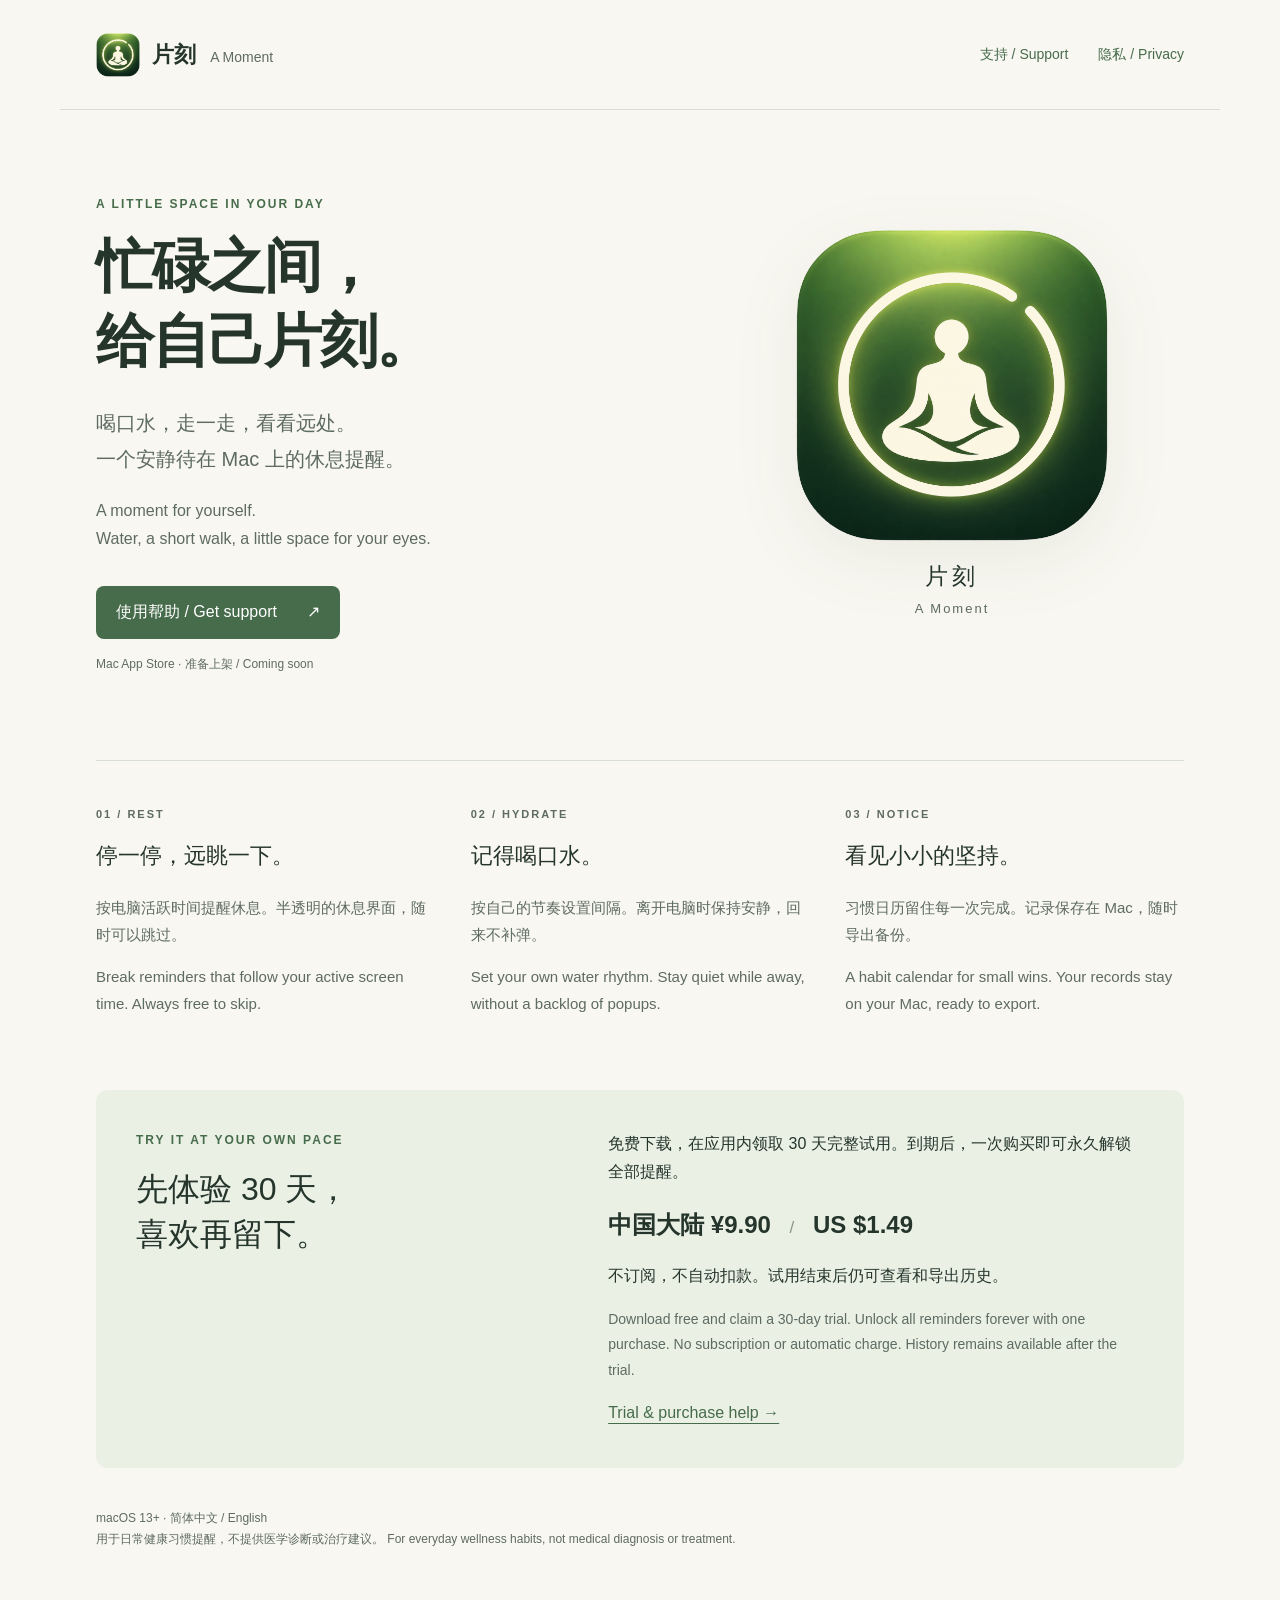
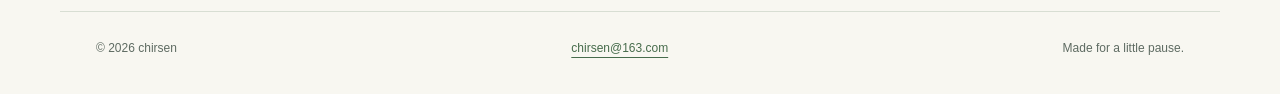
==== index.html @ 62cc78dc "Publish bilingual A Moment website and support pages" ====
<!doctype html>
<html lang="zh-Hans"><head><meta charset="utf-8"><meta name="viewport" content="width=device-width, initial-scale=1">
<title>休息与喝水提醒 / Rest &amp; Hydrate · 片刻 A Moment</title>
<meta name="description" content="片刻 A Moment — Mac 休息与喝水提醒。Break and water reminders for your Mac. Support and privacy policy.">
<link rel="icon" href="icon.png"><link rel="stylesheet" href="style.css"></head>
<body><a class="skip" href="#main">跳至内容 / Skip to content</a>
<header><a class="brand" href="index.html"><img src="icon.png" alt="" width="44" height="44"><span>片刻 <small>A Moment</small></span></a>
<nav aria-label="主导航 / Navigation"><a href="support.html">支持 / Support</a><a href="privacy.html">隐私 / Privacy</a></nav></header>
<main id="main"><section class="hero"><div><p class="eyebrow">A LITTLE SPACE IN YOUR DAY</p>
<h1>忙碌之间，<br>给自己片刻。</h1><p class="intro">喝口水，走一走，看看远处。<br>一个安静待在 Mac 上的休息提醒。</p>
<p class="english" lang="en">A moment for yourself.<br>Water, a short walk, a little space for your eyes.</p>
<div class="actions"><a class="button" href="support.html">使用帮助 / Get support <span>↗</span></a><span class="release">Mac App Store · 准备上架 / Coming soon</span></div></div>
<div class="app-mark"><img src="icon.png" alt="片刻的缺口光环图标 / A Moment app icon" width="320" height="320"><p>片刻 <span>A Moment</span></p></div></section>
<section class="details" aria-label="功能 / Features"><article><p class="number">01 / REST</p><h2>停一停，远眺一下。</h2><p>按电脑活跃时间提醒休息。半透明的休息界面，随时可以跳过。</p><p lang="en">Break reminders that follow your active screen time. Always free to skip.</p></article>
<article><p class="number">02 / HYDRATE</p><h2>记得喝口水。</h2><p>按自己的节奏设置间隔。离开电脑时保持安静，回来不补弹。</p><p lang="en">Set your own water rhythm. Stay quiet while away, without a backlog of popups.</p></article>
<article><p class="number">03 / NOTICE</p><h2>看见小小的坚持。</h2><p>习惯日历留住每一次完成。记录保存在 Mac，随时导出备份。</p><p lang="en">A habit calendar for small wins. Your records stay on your Mac, ready to export.</p></article></section>
<section class="pricing"><div><p class="eyebrow">TRY IT AT YOUR OWN PACE</p><h2>先体验 30 天，<br>喜欢再留下。</h2></div><div><p>免费下载，在应用内领取 30 天完整试用。到期后，一次购买即可永久解锁全部提醒。</p><p class="price">中国大陆 ¥9.90 <span>/</span> US $1.49</p><p>不订阅，不自动扣款。试用结束后仍可查看和导出历史。</p><p lang="en">Download free and claim a 30-day trial. Unlock all reminders forever with one purchase. No subscription or automatic charge. History remains available after the trial.</p><a href="support.html#en">Trial &amp; purchase help →</a></div></section>
<p class="note">macOS 13+ · 简体中文 / English<br>用于日常健康习惯提醒，不提供医学诊断或治疗建议。<span lang="en"> For everyday wellness habits, not medical diagnosis or treatment.</span></p></main>
<footer><span>© 2026 chirsen</span><a href="mailto:chirsen@163.com">chirsen@163.com</a><span>Made for a little pause.</span></footer>
</body></html>
---- style.css ----
:root{color-scheme:light;--paper:#f8f7f1;--ink:#25352c;--muted:#5e6b62;--green:#476c4c;--line:#d8ded3}
*{box-sizing:border-box}html{scroll-behavior:smooth}body{margin:0;background:var(--paper);color:var(--ink);font:16px/1.8 -apple-system,BlinkMacSystemFont,"Segoe UI","PingFang SC",sans-serif}a{color:var(--green);text-underline-offset:5px}a:hover{color:#203e26}a:focus-visible{outline:3px solid #94ad71;outline-offset:5px;border-radius:2px}header,main,footer{max-width:1160px;margin:auto;padding-left:36px;padding-right:36px}header{min-height:110px;display:flex;align-items:center;justify-content:space-between;gap:24px;border-bottom:1px solid var(--line)}.brand{display:flex;align-items:center;gap:12px;color:var(--ink);font-size:22px;font-weight:600;text-decoration:none;white-space:nowrap}.brand small{font-size:14px;color:var(--muted);font-weight:400;margin-left:8px}nav{display:flex;gap:30px;font-size:14px}nav a{text-decoration:none}nav a[aria-current]{text-decoration:underline}.skip{position:absolute;left:12px;top:-90px;background:white;padding:12px;z-index:2}.skip:focus{top:8px}.hero{min-height:650px;display:grid;grid-template-columns:1.25fr 1fr;align-items:center;gap:44px;padding:70px 0}.eyebrow,.number{font-size:12px;letter-spacing:2px;font-weight:600;color:var(--green)}h1,h2,h3,p{margin-top:0}h1{font-size:58px;line-height:1.3;font-weight:600;letter-spacing:-2px;margin-bottom:26px}.intro{font-size:20px;color:var(--muted)}.english{font-size:16px;color:var(--muted)}.actions{margin-top:32px;display:flex;flex-direction:column;gap:15px;align-items:flex-start}.button{display:inline-flex;gap:30px;align-items:center;background:var(--green);color:white;text-decoration:none;padding:12px 20px;border-radius:8px}.button:hover{background:#35533a;color:white}.release{font-size:12px;color:var(--muted)}.app-mark{text-align:center}.app-mark img{width:min(100%,320px);height:auto;filter:drop-shadow(0 20px 32px #325c2a12)}.app-mark p{font-size:23px;letter-spacing:4px}.app-mark span{display:block;font-size:13px;letter-spacing:2px;color:var(--muted)}.details{display:grid;grid-template-columns:repeat(3,1fr);gap:36px;border-top:1px solid var(--line);padding:44px 0 58px}.details h2{font-size:22px;font-weight:500}.details p{font-size:15px;color:var(--muted)}.details .number{font-size:11px}.pricing{display:grid;grid-template-columns:1fr 1.3fr;gap:60px;background:#eaf0e4;padding:40px;border-radius:12px;margin:0 0 40px}.pricing h2{font-size:32px;line-height:1.4;font-weight:500}.price{font-size:24px;font-weight:600}.price span{font-size:17px;font-weight:400;color:#8b9588;margin:0 12px}.pricing p{margin-bottom:16px}.pricing p[lang=en]{font-size:14px;color:var(--muted)}.note{color:var(--muted);font-size:12px;margin:30px 0 60px}.document{max-width:800px;margin:auto;padding:65px 0}.document h1{font-size:36px;letter-spacing:-.7px}.languages{margin:0 0 28px}.document section{scroll-margin-top:24px;margin-top:55px}.document h2{font-size:26px;font-weight:500;border-top:1px solid var(--line);padding-top:32px}.document h3{font-size:19px;margin:30px 0 12px}.document p{margin-bottom:18px}.guide{padding-left:24px}.guide li{margin-bottom:22px;padding-left:6px}code{font-size:.88em;overflow-wrap:anywhere;background:#eaf0e4;padding:2px 4px;border-radius:3px}footer{display:flex;flex-wrap:wrap;justify-content:space-between;gap:14px;padding-top:26px;padding-bottom:35px;border-top:1px solid var(--line);color:var(--muted);font-size:12px}
@media(max-width:720px){header,main,footer{padding-left:22px;padding-right:22px}header{min-height:90px;gap:14px;flex-wrap:wrap;padding-top:18px;padding-bottom:18px}nav{gap:20px;font-size:13px}.brand small{display:none}.hero{grid-template-columns:1fr;gap:12px;padding:48px 0;min-height:auto}h1{font-size:42px;letter-spacing:-1px}.app-mark{display:none}.intro{font-size:18px}.details{grid-template-columns:1fr;gap:16px;padding:32px 0}.details article{padding-bottom:12px}.pricing{grid-template-columns:1fr;gap:8px;padding:26px}.pricing h2{font-size:28px}.price{font-size:20px}.document{padding:40px 0}.document h1{font-size:29px}.document p,.guide{font-size:15px}}
@media(prefers-reduced-motion:reduce){html{scroll-behavior:auto}}
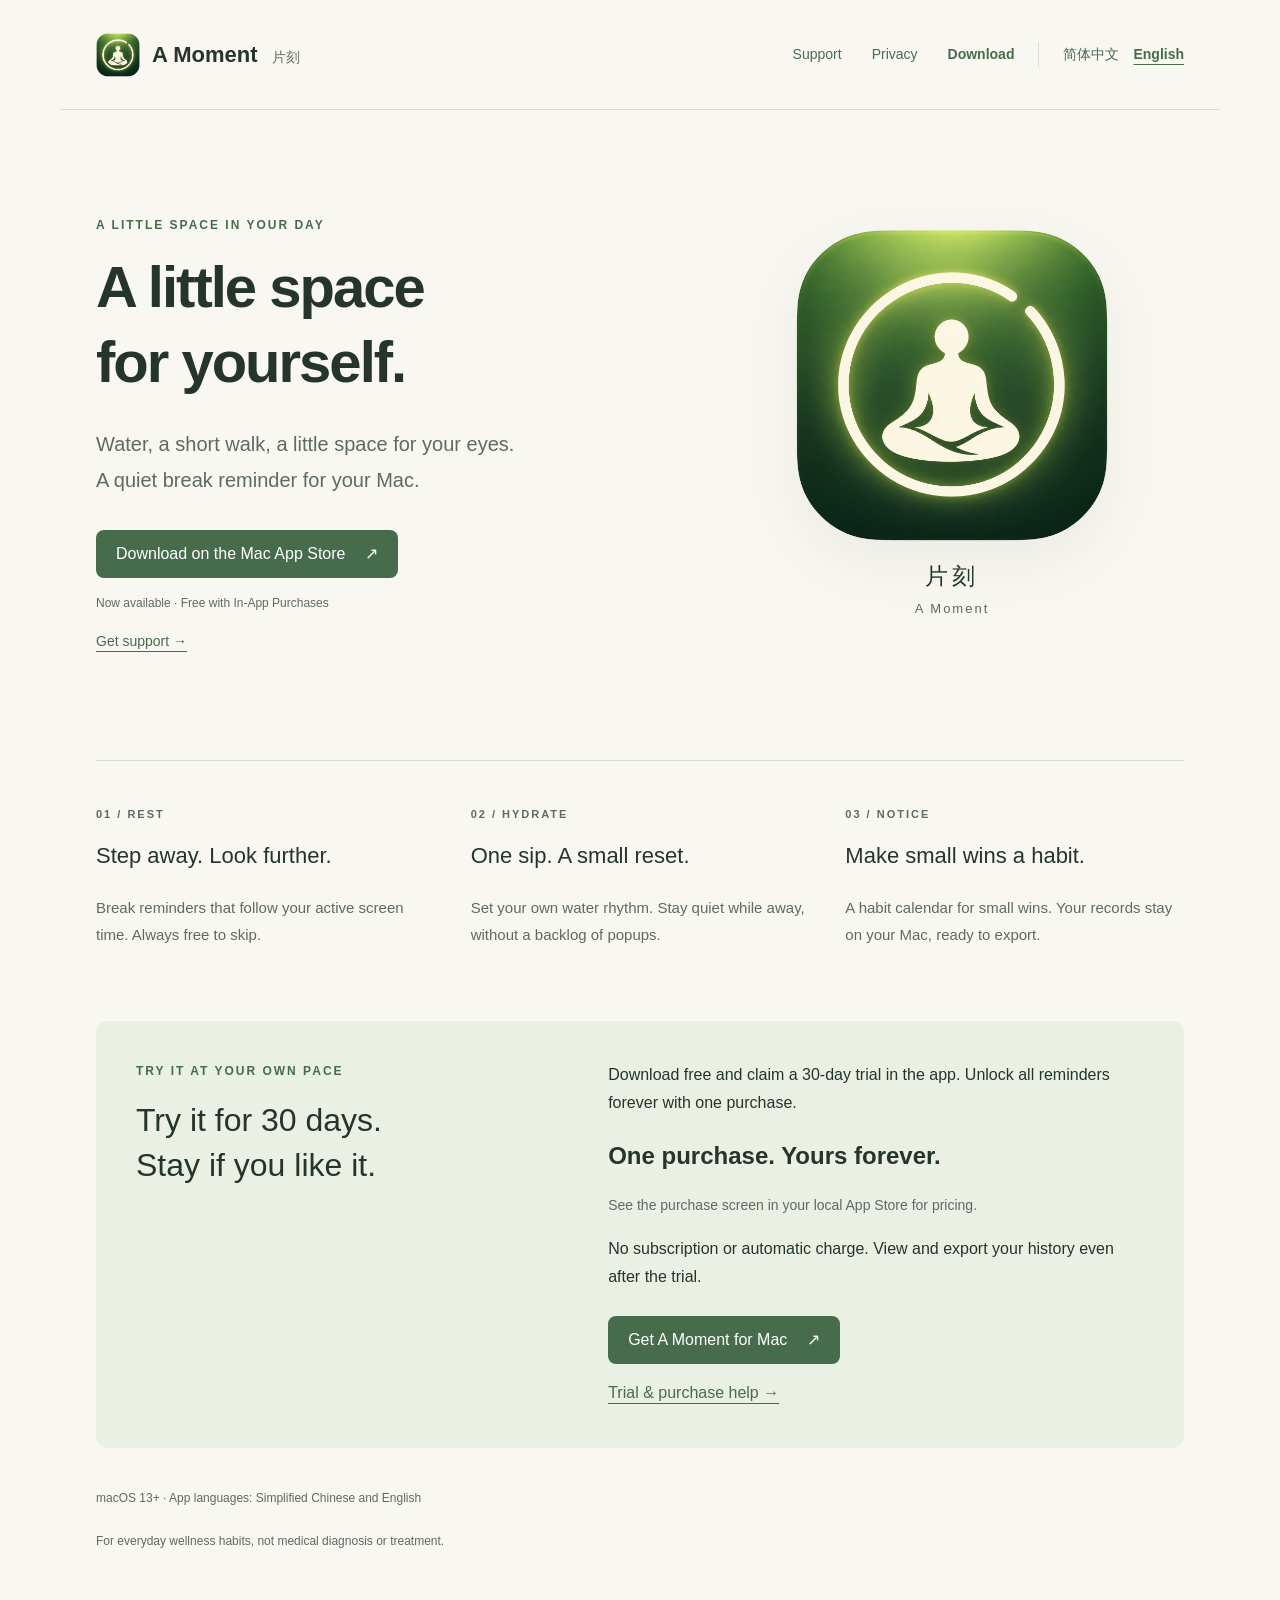
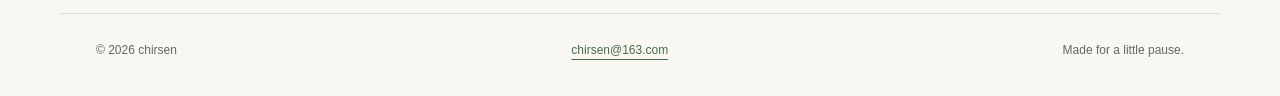
==== commit b6c77c5f: "Add App Store download links and language selection Link to A Moment with a country-neutral App Stor" ====
--- a/index.html
+++ b/index.html
@@ -1,20 +1,20 @@
 <!doctype html>
 <html lang="zh-Hans"><head><meta charset="utf-8"><meta name="viewport" content="width=device-width, initial-scale=1">
-<title>休息与喝水提醒 / Rest &amp; Hydrate · 片刻 A Moment</title>
+<title>休息与喝水提醒 · 片刻 A Moment</title>
+<meta name="title-zh" content="休息与喝水提醒 · 片刻 A Moment"><meta name="title-en" content="Rest &amp; Hydrate · A Moment">
 <meta name="description" content="片刻 A Moment — Mac 休息与喝水提醒。Break and water reminders for your Mac. Support and privacy policy.">
-<link rel="icon" href="icon.png"><link rel="stylesheet" href="style.css"></head>
-<body><a class="skip" href="#main">跳至内容 / Skip to content</a>
-<header><a class="brand" href="index.html"><img src="icon.png" alt="" width="44" height="44"><span>片刻 <small>A Moment</small></span></a>
-<nav aria-label="主导航 / Navigation"><a href="support.html">支持 / Support</a><a href="privacy.html">隐私 / Privacy</a></nav></header>
+<link rel="icon" href="icon.png"><link rel="stylesheet" href="style.css"><script src="language.js"></script></head>
+<body><a class="skip" href="#main"><span data-copy="zh" lang="zh-Hans">跳至内容</span><span data-copy="en" lang="en">Skip to content</span></a>
+<header><a class="brand" href="index.html"><img src="icon.png" alt="" width="44" height="44"><span><span data-copy="zh" lang="zh-Hans">片刻 <small>A Moment</small></span><span data-copy="en" lang="en">A Moment <small>片刻</small></span></span></a>
+<div class="header-links"><nav aria-label="主导航 / Navigation"><a href="support.html"><span data-copy="zh" lang="zh-Hans">支持</span><span data-copy="en" lang="en">Support</span></a><a href="privacy.html"><span data-copy="zh" lang="zh-Hans">隐私</span><span data-copy="en" lang="en">Privacy</span></a><a class="download-link" href="https://apps.apple.com/app/id6830665862"><span data-copy="zh" lang="zh-Hans">下载</span><span data-copy="en" lang="en">Download</span></a></nav><nav class="language-picker" aria-label="语言 / Language"><a href="?lang=zh" data-language="zh" lang="zh-Hans">简体中文</a><a href="?lang=en" data-language="en" lang="en">English</a></nav></div></header>
 <main id="main"><section class="hero"><div><p class="eyebrow">A LITTLE SPACE IN YOUR DAY</p>
-<h1>忙碌之间，<br>给自己片刻。</h1><p class="intro">喝口水，走一走，看看远处。<br>一个安静待在 Mac 上的休息提醒。</p>
-<p class="english" lang="en">A moment for yourself.<br>Water, a short walk, a little space for your eyes.</p>
-<div class="actions"><a class="button" href="support.html">使用帮助 / Get support <span>↗</span></a><span class="release">Mac App Store · 准备上架 / Coming soon</span></div></div>
+<h1><span data-copy="zh" lang="zh-Hans">忙碌之间，<br>给自己片刻。</span><span data-copy="en" lang="en">A little space<br>for yourself.</span></h1><p class="intro"><span data-copy="zh" lang="zh-Hans">喝口水，走一走，看看远处。<br>一个安静待在 Mac 上的休息提醒。</span><span data-copy="en" lang="en">Water, a short walk, a little space for your eyes.<br>A quiet break reminder for your Mac.</span></p>
+<div class="actions"><a class="button" href="https://apps.apple.com/app/id6830665862"><span class="button-copy"><span data-copy="zh" lang="zh-Hans">在 Mac App Store 下载</span><span data-copy="en" lang="en">Download on the Mac App Store</span></span><span aria-hidden="true">↗</span></a><span class="release"><span data-copy="zh" lang="zh-Hans">现已上架 · 免费下载，含 App 内购买</span><span data-copy="en" lang="en">Now available · Free with In-App Purchases</span></span><a class="support-link" href="support.html"><span data-copy="zh" lang="zh-Hans">使用帮助 →</span><span data-copy="en" lang="en">Get support →</span></a></div></div>
 <div class="app-mark"><img src="icon.png" alt="片刻的缺口光环图标 / A Moment app icon" width="320" height="320"><p>片刻 <span>A Moment</span></p></div></section>
-<section class="details" aria-label="功能 / Features"><article><p class="number">01 / REST</p><h2>停一停，远眺一下。</h2><p>按电脑活跃时间提醒休息。半透明的休息界面，随时可以跳过。</p><p lang="en">Break reminders that follow your active screen time. Always free to skip.</p></article>
-<article><p class="number">02 / HYDRATE</p><h2>记得喝口水。</h2><p>按自己的节奏设置间隔。离开电脑时保持安静，回来不补弹。</p><p lang="en">Set your own water rhythm. Stay quiet while away, without a backlog of popups.</p></article>
-<article><p class="number">03 / NOTICE</p><h2>看见小小的坚持。</h2><p>习惯日历留住每一次完成。记录保存在 Mac，随时导出备份。</p><p lang="en">A habit calendar for small wins. Your records stay on your Mac, ready to export.</p></article></section>
-<section class="pricing"><div><p class="eyebrow">TRY IT AT YOUR OWN PACE</p><h2>先体验 30 天，<br>喜欢再留下。</h2></div><div><p>免费下载，在应用内领取 30 天完整试用。到期后，一次购买即可永久解锁全部提醒。</p><p class="price">中国大陆 ¥9.90 <span>/</span> US $1.49</p><p>不订阅，不自动扣款。试用结束后仍可查看和导出历史。</p><p lang="en">Download free and claim a 30-day trial. Unlock all reminders forever with one purchase. No subscription or automatic charge. History remains available after the trial.</p><a href="support.html#en">Trial &amp; purchase help →</a></div></section>
-<p class="note">macOS 13+ · 简体中文 / English<br>用于日常健康习惯提醒，不提供医学诊断或治疗建议。<span lang="en"> For everyday wellness habits, not medical diagnosis or treatment.</span></p></main>
+<section class="details" aria-label="功能 / Features"><article><p class="number">01 / REST</p><h2><span data-copy="zh" lang="zh-Hans">停一停，远眺一下。</span><span data-copy="en" lang="en">Step away. Look further.</span></h2><p><span data-copy="zh" lang="zh-Hans">按电脑活跃时间提醒休息。半透明的休息界面，随时可以跳过。</span><span data-copy="en" lang="en">Break reminders that follow your active screen time. Always free to skip.</span></p></article>
+<article><p class="number">02 / HYDRATE</p><h2><span data-copy="zh" lang="zh-Hans">记得喝口水。</span><span data-copy="en" lang="en">One sip. A small reset.</span></h2><p><span data-copy="zh" lang="zh-Hans">按自己的节奏设置间隔。离开电脑时保持安静，回来不补弹。</span><span data-copy="en" lang="en">Set your own water rhythm. Stay quiet while away, without a backlog of popups.</span></p></article>
+<article><p class="number">03 / NOTICE</p><h2><span data-copy="zh" lang="zh-Hans">看见小小的坚持。</span><span data-copy="en" lang="en">Make small wins a habit.</span></h2><p><span data-copy="zh" lang="zh-Hans">习惯日历留住每一次完成。记录保存在 Mac，随时导出备份。</span><span data-copy="en" lang="en">A habit calendar for small wins. Your records stay on your Mac, ready to export.</span></p></article></section>
+<section class="pricing"><div><p class="eyebrow">TRY IT AT YOUR OWN PACE</p><h2><span data-copy="zh" lang="zh-Hans">先体验 30 天，<br>喜欢再留下。</span><span data-copy="en" lang="en">Try it for 30 days.<br>Stay if you like it.</span></h2></div><div><p><span data-copy="zh" lang="zh-Hans">免费下载，在应用内领取 30 天完整试用。到期后，一次购买即可永久解锁全部提醒。</span><span data-copy="en" lang="en">Download free and claim a 30-day trial in the app. Unlock all reminders forever with one purchase.</span></p><p class="price"><span data-copy="zh" lang="zh-Hans">一次购买，永久解锁</span><span data-copy="en" lang="en">One purchase. Yours forever.</span></p><p class="local-price"><span data-copy="zh" lang="zh-Hans">价格以你所在地区 App Store 的购买页面为准。</span><span data-copy="en" lang="en">See the purchase screen in your local App Store for pricing.</span></p><p><span data-copy="zh" lang="zh-Hans">不订阅，不自动扣款。试用结束后仍可查看和导出历史。</span><span data-copy="en" lang="en">No subscription or automatic charge. View and export your history even after the trial.</span></p><div class="actions"><a class="button" href="https://apps.apple.com/app/id6830665862"><span class="button-copy"><span data-copy="zh" lang="zh-Hans">下载片刻，开始体验</span><span data-copy="en" lang="en">Get A Moment for Mac</span></span><span aria-hidden="true">↗</span></a><a href="support.html"><span data-copy="zh" lang="zh-Hans">试用与购买帮助 →</span><span data-copy="en" lang="en">Trial &amp; purchase help →</span></a></div></div></section>
+<p class="note"><span data-copy="zh" lang="zh-Hans">macOS 13+ · App 支持简体中文和英语</span><span data-copy="en" lang="en">macOS 13+ · App languages: Simplified Chinese and English</span><br><span data-copy="zh" lang="zh-Hans">用于日常健康习惯提醒，不提供医学诊断或治疗建议。</span><span data-copy="en" lang="en">For everyday wellness habits, not medical diagnosis or treatment.</span></p></main>
 <footer><span>© 2026 chirsen</span><a href="mailto:chirsen@163.com">chirsen@163.com</a><span>Made for a little pause.</span></footer>
 </body></html>
--- a/style.css
+++ b/style.css
@@ -1,4 +1,7 @@
 :root{color-scheme:light;--paper:#f8f7f1;--ink:#25352c;--muted:#5e6b62;--green:#476c4c;--line:#d8ded3}
 *{box-sizing:border-box}html{scroll-behavior:smooth}body{margin:0;background:var(--paper);color:var(--ink);font:16px/1.8 -apple-system,BlinkMacSystemFont,"Segoe UI","PingFang SC",sans-serif}a{color:var(--green);text-underline-offset:5px}a:hover{color:#203e26}a:focus-visible{outline:3px solid #94ad71;outline-offset:5px;border-radius:2px}header,main,footer{max-width:1160px;margin:auto;padding-left:36px;padding-right:36px}header{min-height:110px;display:flex;align-items:center;justify-content:space-between;gap:24px;border-bottom:1px solid var(--line)}.brand{display:flex;align-items:center;gap:12px;color:var(--ink);font-size:22px;font-weight:600;text-decoration:none;white-space:nowrap}.brand small{font-size:14px;color:var(--muted);font-weight:400;margin-left:8px}nav{display:flex;gap:30px;font-size:14px}nav a{text-decoration:none}nav a[aria-current]{text-decoration:underline}.skip{position:absolute;left:12px;top:-90px;background:white;padding:12px;z-index:2}.skip:focus{top:8px}.hero{min-height:650px;display:grid;grid-template-columns:1.25fr 1fr;align-items:center;gap:44px;padding:70px 0}.eyebrow,.number{font-size:12px;letter-spacing:2px;font-weight:600;color:var(--green)}h1,h2,h3,p{margin-top:0}h1{font-size:58px;line-height:1.3;font-weight:600;letter-spacing:-2px;margin-bottom:26px}.intro{font-size:20px;color:var(--muted)}.english{font-size:16px;color:var(--muted)}.actions{margin-top:32px;display:flex;flex-direction:column;gap:15px;align-items:flex-start}.button{display:inline-flex;gap:30px;align-items:center;background:var(--green);color:white;text-decoration:none;padding:12px 20px;border-radius:8px}.button:hover{background:#35533a;color:white}.release{font-size:12px;color:var(--muted)}.app-mark{text-align:center}.app-mark img{width:min(100%,320px);height:auto;filter:drop-shadow(0 20px 32px #325c2a12)}.app-mark p{font-size:23px;letter-spacing:4px}.app-mark span{display:block;font-size:13px;letter-spacing:2px;color:var(--muted)}.details{display:grid;grid-template-columns:repeat(3,1fr);gap:36px;border-top:1px solid var(--line);padding:44px 0 58px}.details h2{font-size:22px;font-weight:500}.details p{font-size:15px;color:var(--muted)}.details .number{font-size:11px}.pricing{display:grid;grid-template-columns:1fr 1.3fr;gap:60px;background:#eaf0e4;padding:40px;border-radius:12px;margin:0 0 40px}.pricing h2{font-size:32px;line-height:1.4;font-weight:500}.price{font-size:24px;font-weight:600}.price span{font-size:17px;font-weight:400;color:#8b9588;margin:0 12px}.pricing p{margin-bottom:16px}.pricing p[lang=en]{font-size:14px;color:var(--muted)}.note{color:var(--muted);font-size:12px;margin:30px 0 60px}.document{max-width:800px;margin:auto;padding:65px 0}.document h1{font-size:36px;letter-spacing:-.7px}.languages{margin:0 0 28px}.document section{scroll-margin-top:24px;margin-top:55px}.document h2{font-size:26px;font-weight:500;border-top:1px solid var(--line);padding-top:32px}.document h3{font-size:19px;margin:30px 0 12px}.document p{margin-bottom:18px}.guide{padding-left:24px}.guide li{margin-bottom:22px;padding-left:6px}code{font-size:.88em;overflow-wrap:anywhere;background:#eaf0e4;padding:2px 4px;border-radius:3px}footer{display:flex;flex-wrap:wrap;justify-content:space-between;gap:14px;padding-top:26px;padding-bottom:35px;border-top:1px solid var(--line);color:var(--muted);font-size:12px}
 @media(max-width:720px){header,main,footer{padding-left:22px;padding-right:22px}header{min-height:90px;gap:14px;flex-wrap:wrap;padding-top:18px;padding-bottom:18px}nav{gap:20px;font-size:13px}.brand small{display:none}.hero{grid-template-columns:1fr;gap:12px;padding:48px 0;min-height:auto}h1{font-size:42px;letter-spacing:-1px}.app-mark{display:none}.intro{font-size:18px}.details{grid-template-columns:1fr;gap:16px;padding:32px 0}.details article{padding-bottom:12px}.pricing{grid-template-columns:1fr;gap:8px;padding:26px}.pricing h2{font-size:28px}.price{font-size:20px}.document{padding:40px 0}.document h1{font-size:29px}.document p,.guide{font-size:15px}}
+.button{max-width:100%;gap:20px;line-height:1.5}.button-copy{display:block;min-width:0}.button-copy small{display:block;font-size:12px;font-weight:400;margin-top:4px;opacity:.88}.download-link{font-weight:600}.support-link{font-size:14px}.pricing .actions{margin-top:24px}nav{flex-wrap:wrap}
+[data-copy]{display:block}html[data-language=zh] [data-copy=en],html[data-language=en] [data-copy=zh]{display:none}.header-links{display:flex;flex-wrap:wrap;justify-content:flex-end;align-items:center;gap:24px}.language-picker{gap:14px;border-left:1px solid var(--line);padding-left:24px}.language-picker a[aria-current]{font-weight:600}.price [data-copy]{font:inherit;color:inherit;margin:0}.local-price{font-size:14px;color:var(--muted)}
+@media(max-width:720px){.header-links{justify-content:flex-start;gap:12px 20px}.language-picker{padding-left:0;border-left:0}.button-copy{overflow-wrap:anywhere}}
 @media(prefers-reduced-motion:reduce){html{scroll-behavior:auto}}
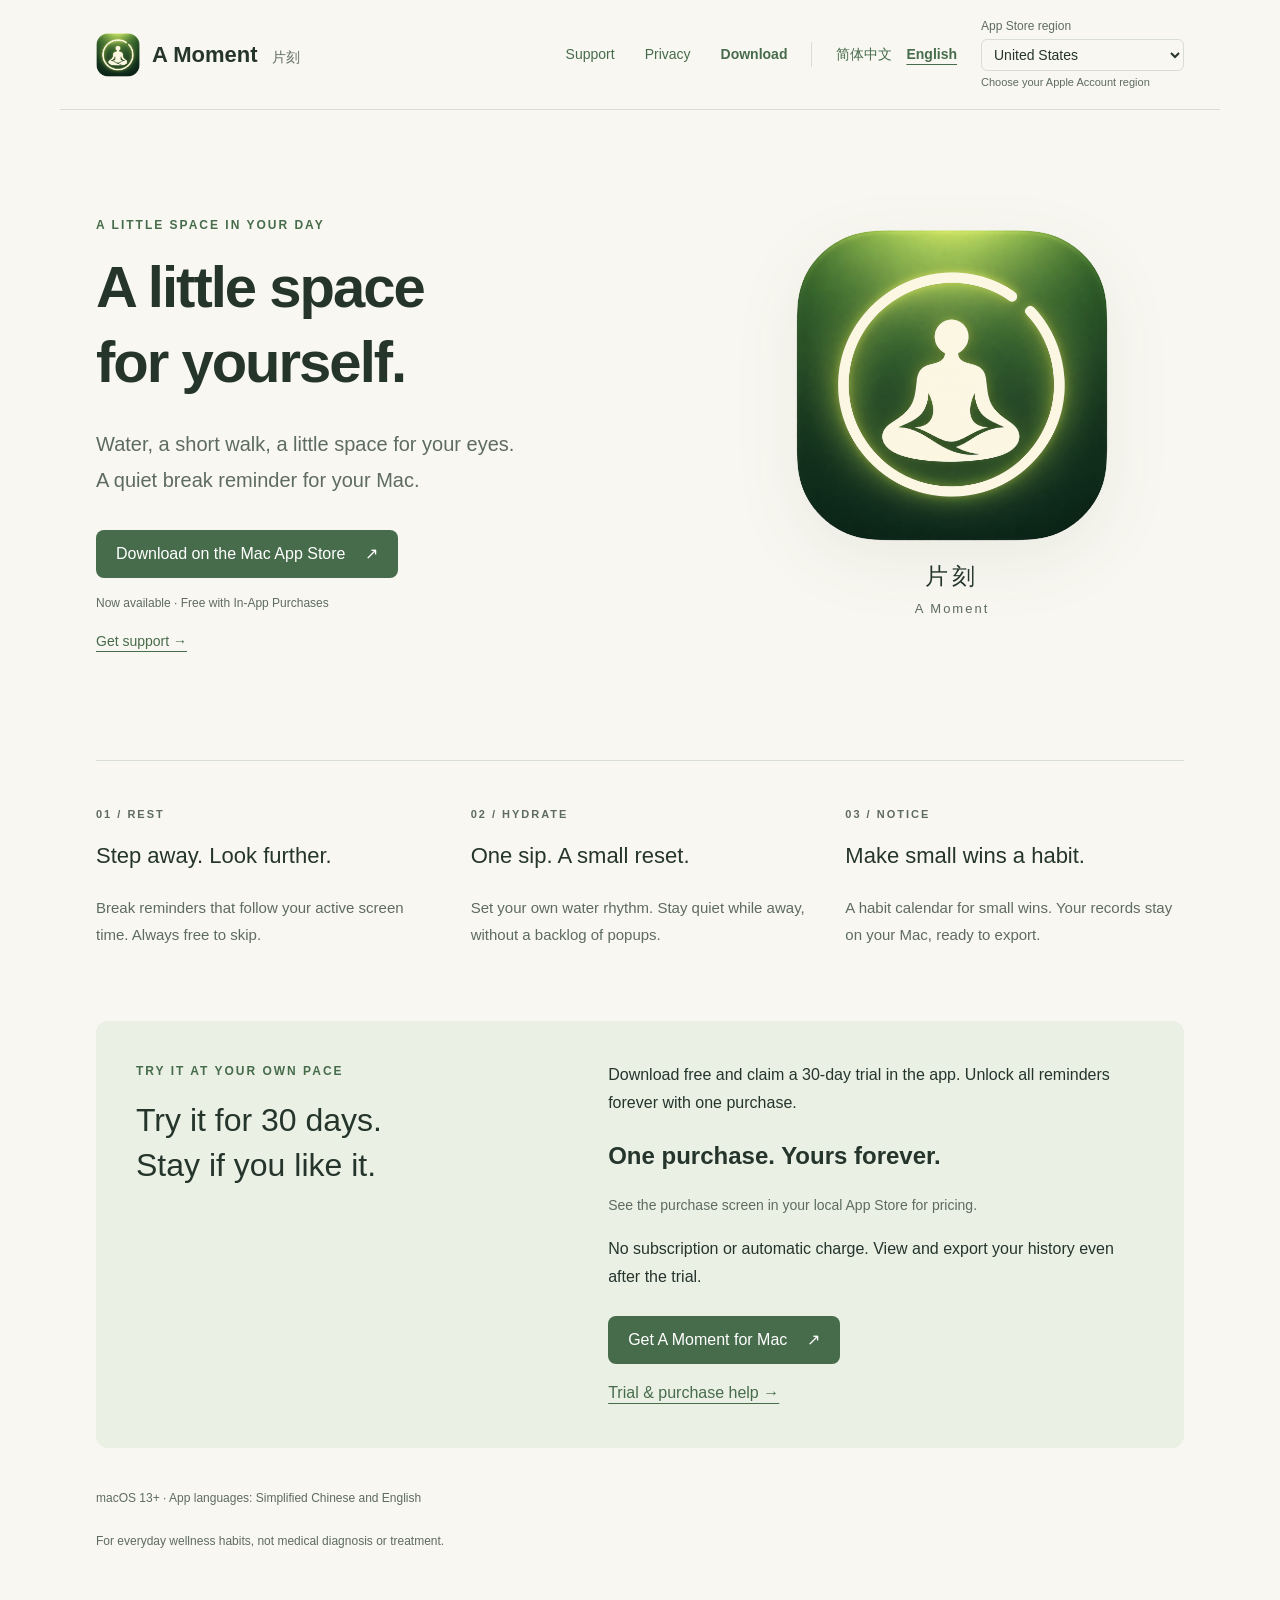
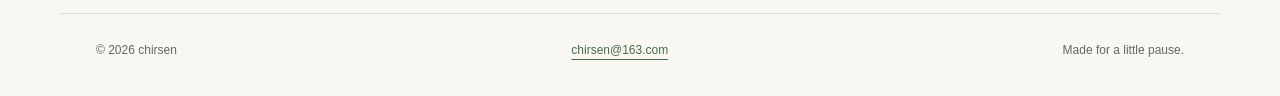
==== commit d32a2e59: "Fix App Store region links to keep the app detail page Link directly to the selected Mac App Store s" ====
--- a/index.html
+++ b/index.html
@@ -3,18 +3,20 @@
 <title>休息与喝水提醒 · 片刻 A Moment</title>
 <meta name="title-zh" content="休息与喝水提醒 · 片刻 A Moment"><meta name="title-en" content="Rest &amp; Hydrate · A Moment">
 <meta name="description" content="片刻 A Moment — Mac 休息与喝水提醒。Break and water reminders for your Mac. Support and privacy policy.">
-<link rel="icon" href="icon.png"><link rel="stylesheet" href="style.css"><script src="language.js"></script></head>
+<link rel="icon" href="icon.png"><link rel="stylesheet" href="style.css?v=20261115"><script src="language.js?v=20261115"></script></head>
 <body><a class="skip" href="#main"><span data-copy="zh" lang="zh-Hans">跳至内容</span><span data-copy="en" lang="en">Skip to content</span></a>
 <header><a class="brand" href="index.html"><img src="icon.png" alt="" width="44" height="44"><span><span data-copy="zh" lang="zh-Hans">片刻 <small>A Moment</small></span><span data-copy="en" lang="en">A Moment <small>片刻</small></span></span></a>
-<div class="header-links"><nav aria-label="主导航 / Navigation"><a href="support.html"><span data-copy="zh" lang="zh-Hans">支持</span><span data-copy="en" lang="en">Support</span></a><a href="privacy.html"><span data-copy="zh" lang="zh-Hans">隐私</span><span data-copy="en" lang="en">Privacy</span></a><a class="download-link" href="https://apps.apple.com/app/id6830665862"><span data-copy="zh" lang="zh-Hans">下载</span><span data-copy="en" lang="en">Download</span></a></nav><nav class="language-picker" aria-label="语言 / Language"><a href="?lang=zh" data-language="zh" lang="zh-Hans">简体中文</a><a href="?lang=en" data-language="en" lang="en">English</a></nav></div></header>
+<div class="header-links"><nav aria-label="主导航 / Navigation"><a href="support.html"><span data-copy="zh" lang="zh-Hans">支持</span><span data-copy="en" lang="en">Support</span></a><a href="privacy.html"><span data-copy="zh" lang="zh-Hans">隐私</span><span data-copy="en" lang="en">Privacy</span></a><a class="download-link" data-app-store href="https://apps.apple.com/cn/app/id6830665862?mt=12"><span data-copy="zh" lang="zh-Hans">下载</span><span data-copy="en" lang="en">Download</span></a></nav><nav class="language-picker" aria-label="语言 / Language"><a href="?lang=zh" data-language="zh" lang="zh-Hans">简体中文</a><a href="?lang=en" data-language="en" lang="en">English</a></nav><label class="store-picker"><span data-copy="zh" lang="zh-Hans">App Store 地区</span><span data-copy="en" lang="en">App Store region</span><select id="store-region" aria-describedby="store-region-help">
+<option value="cn">中国大陆 / China mainland</option><option value="us">United States</option><option value="jp">日本 / Japan</option><option value="kr">대한민국 / South Korea</option><option value="vn">Việt Nam / Vietnam</option><option value="th">ไทย / Thailand</option>
+</select><small id="store-region-help"><span data-copy="zh" lang="zh-Hans">请选择 Apple 账户所在地区</span><span data-copy="en" lang="en">Choose your Apple Account region</span></small></label></div></header>
 <main id="main"><section class="hero"><div><p class="eyebrow">A LITTLE SPACE IN YOUR DAY</p>
 <h1><span data-copy="zh" lang="zh-Hans">忙碌之间，<br>给自己片刻。</span><span data-copy="en" lang="en">A little space<br>for yourself.</span></h1><p class="intro"><span data-copy="zh" lang="zh-Hans">喝口水，走一走，看看远处。<br>一个安静待在 Mac 上的休息提醒。</span><span data-copy="en" lang="en">Water, a short walk, a little space for your eyes.<br>A quiet break reminder for your Mac.</span></p>
-<div class="actions"><a class="button" href="https://apps.apple.com/app/id6830665862"><span class="button-copy"><span data-copy="zh" lang="zh-Hans">在 Mac App Store 下载</span><span data-copy="en" lang="en">Download on the Mac App Store</span></span><span aria-hidden="true">↗</span></a><span class="release"><span data-copy="zh" lang="zh-Hans">现已上架 · 免费下载，含 App 内购买</span><span data-copy="en" lang="en">Now available · Free with In-App Purchases</span></span><a class="support-link" href="support.html"><span data-copy="zh" lang="zh-Hans">使用帮助 →</span><span data-copy="en" lang="en">Get support →</span></a></div></div>
+<div class="actions"><a class="button" data-app-store href="https://apps.apple.com/cn/app/id6830665862?mt=12"><span class="button-copy"><span data-copy="zh" lang="zh-Hans">在 Mac App Store 下载</span><span data-copy="en" lang="en">Download on the Mac App Store</span></span><span aria-hidden="true">↗</span></a><span class="release"><span data-copy="zh" lang="zh-Hans">现已上架 · 免费下载，含 App 内购买</span><span data-copy="en" lang="en">Now available · Free with In-App Purchases</span></span><a class="support-link" href="support.html"><span data-copy="zh" lang="zh-Hans">使用帮助 →</span><span data-copy="en" lang="en">Get support →</span></a></div></div>
 <div class="app-mark"><img src="icon.png" alt="片刻的缺口光环图标 / A Moment app icon" width="320" height="320"><p>片刻 <span>A Moment</span></p></div></section>
 <section class="details" aria-label="功能 / Features"><article><p class="number">01 / REST</p><h2><span data-copy="zh" lang="zh-Hans">停一停，远眺一下。</span><span data-copy="en" lang="en">Step away. Look further.</span></h2><p><span data-copy="zh" lang="zh-Hans">按电脑活跃时间提醒休息。半透明的休息界面，随时可以跳过。</span><span data-copy="en" lang="en">Break reminders that follow your active screen time. Always free to skip.</span></p></article>
 <article><p class="number">02 / HYDRATE</p><h2><span data-copy="zh" lang="zh-Hans">记得喝口水。</span><span data-copy="en" lang="en">One sip. A small reset.</span></h2><p><span data-copy="zh" lang="zh-Hans">按自己的节奏设置间隔。离开电脑时保持安静，回来不补弹。</span><span data-copy="en" lang="en">Set your own water rhythm. Stay quiet while away, without a backlog of popups.</span></p></article>
 <article><p class="number">03 / NOTICE</p><h2><span data-copy="zh" lang="zh-Hans">看见小小的坚持。</span><span data-copy="en" lang="en">Make small wins a habit.</span></h2><p><span data-copy="zh" lang="zh-Hans">习惯日历留住每一次完成。记录保存在 Mac，随时导出备份。</span><span data-copy="en" lang="en">A habit calendar for small wins. Your records stay on your Mac, ready to export.</span></p></article></section>
-<section class="pricing"><div><p class="eyebrow">TRY IT AT YOUR OWN PACE</p><h2><span data-copy="zh" lang="zh-Hans">先体验 30 天，<br>喜欢再留下。</span><span data-copy="en" lang="en">Try it for 30 days.<br>Stay if you like it.</span></h2></div><div><p><span data-copy="zh" lang="zh-Hans">免费下载，在应用内领取 30 天完整试用。到期后，一次购买即可永久解锁全部提醒。</span><span data-copy="en" lang="en">Download free and claim a 30-day trial in the app. Unlock all reminders forever with one purchase.</span></p><p class="price"><span data-copy="zh" lang="zh-Hans">一次购买，永久解锁</span><span data-copy="en" lang="en">One purchase. Yours forever.</span></p><p class="local-price"><span data-copy="zh" lang="zh-Hans">价格以你所在地区 App Store 的购买页面为准。</span><span data-copy="en" lang="en">See the purchase screen in your local App Store for pricing.</span></p><p><span data-copy="zh" lang="zh-Hans">不订阅，不自动扣款。试用结束后仍可查看和导出历史。</span><span data-copy="en" lang="en">No subscription or automatic charge. View and export your history even after the trial.</span></p><div class="actions"><a class="button" href="https://apps.apple.com/app/id6830665862"><span class="button-copy"><span data-copy="zh" lang="zh-Hans">下载片刻，开始体验</span><span data-copy="en" lang="en">Get A Moment for Mac</span></span><span aria-hidden="true">↗</span></a><a href="support.html"><span data-copy="zh" lang="zh-Hans">试用与购买帮助 →</span><span data-copy="en" lang="en">Trial &amp; purchase help →</span></a></div></div></section>
+<section class="pricing"><div><p class="eyebrow">TRY IT AT YOUR OWN PACE</p><h2><span data-copy="zh" lang="zh-Hans">先体验 30 天，<br>喜欢再留下。</span><span data-copy="en" lang="en">Try it for 30 days.<br>Stay if you like it.</span></h2></div><div><p><span data-copy="zh" lang="zh-Hans">免费下载，在应用内领取 30 天完整试用。到期后，一次购买即可永久解锁全部提醒。</span><span data-copy="en" lang="en">Download free and claim a 30-day trial in the app. Unlock all reminders forever with one purchase.</span></p><p class="price"><span data-copy="zh" lang="zh-Hans">一次购买，永久解锁</span><span data-copy="en" lang="en">One purchase. Yours forever.</span></p><p class="local-price"><span data-copy="zh" lang="zh-Hans">价格以你所在地区 App Store 的购买页面为准。</span><span data-copy="en" lang="en">See the purchase screen in your local App Store for pricing.</span></p><p><span data-copy="zh" lang="zh-Hans">不订阅，不自动扣款。试用结束后仍可查看和导出历史。</span><span data-copy="en" lang="en">No subscription or automatic charge. View and export your history even after the trial.</span></p><div class="actions"><a class="button" data-app-store href="https://apps.apple.com/cn/app/id6830665862?mt=12"><span class="button-copy"><span data-copy="zh" lang="zh-Hans">下载片刻，开始体验</span><span data-copy="en" lang="en">Get A Moment for Mac</span></span><span aria-hidden="true">↗</span></a><a href="support.html"><span data-copy="zh" lang="zh-Hans">试用与购买帮助 →</span><span data-copy="en" lang="en">Trial &amp; purchase help →</span></a></div></div></section>
 <p class="note"><span data-copy="zh" lang="zh-Hans">macOS 13+ · App 支持简体中文和英语</span><span data-copy="en" lang="en">macOS 13+ · App languages: Simplified Chinese and English</span><br><span data-copy="zh" lang="zh-Hans">用于日常健康习惯提醒，不提供医学诊断或治疗建议。</span><span data-copy="en" lang="en">For everyday wellness habits, not medical diagnosis or treatment.</span></p></main>
 <footer><span>© 2026 chirsen</span><a href="mailto:chirsen@163.com">chirsen@163.com</a><span>Made for a little pause.</span></footer>
 </body></html>
--- a/style.css
+++ b/style.css
@@ -5,3 +5,4 @@
 [data-copy]{display:block}html[data-language=zh] [data-copy=en],html[data-language=en] [data-copy=zh]{display:none}.header-links{display:flex;flex-wrap:wrap;justify-content:flex-end;align-items:center;gap:24px}.language-picker{gap:14px;border-left:1px solid var(--line);padding-left:24px}.language-picker a[aria-current]{font-weight:600}.price [data-copy]{font:inherit;color:inherit;margin:0}.local-price{font-size:14px;color:var(--muted)}
 @media(max-width:720px){.header-links{justify-content:flex-start;gap:12px 20px}.language-picker{padding-left:0;border-left:0}.button-copy{overflow-wrap:anywhere}}
 @media(prefers-reduced-motion:reduce){html{scroll-behavior:auto}}
+.store-picker{display:flex;flex-direction:column;gap:2px;font-size:12px;color:var(--muted);max-width:100%;padding:12px 0}.store-picker select{font:inherit;font-size:14px;color:var(--ink);background:var(--paper);border:1px solid var(--line);border-radius:6px;padding:6px 8px;max-width:100%}.store-picker select:focus-visible{outline:3px solid #94ad71;outline-offset:2px}.store-picker small{font-size:11px}
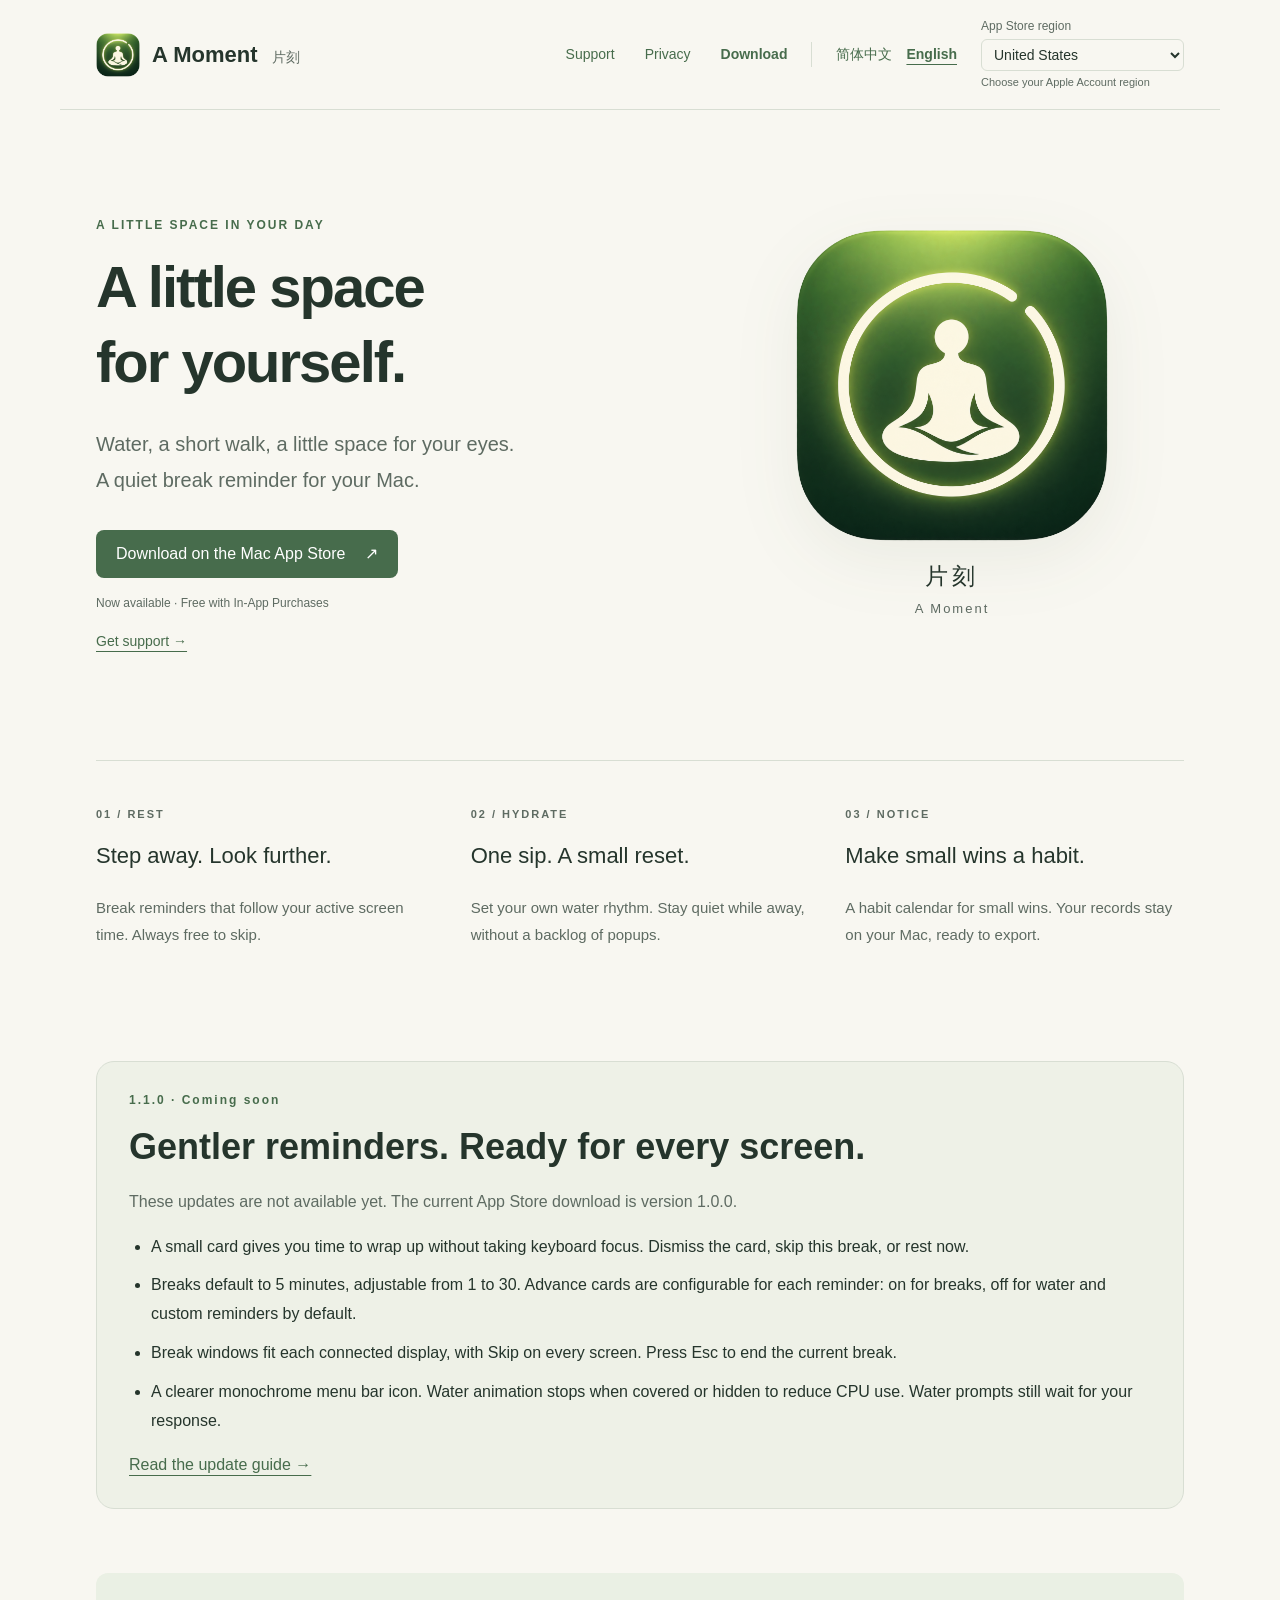
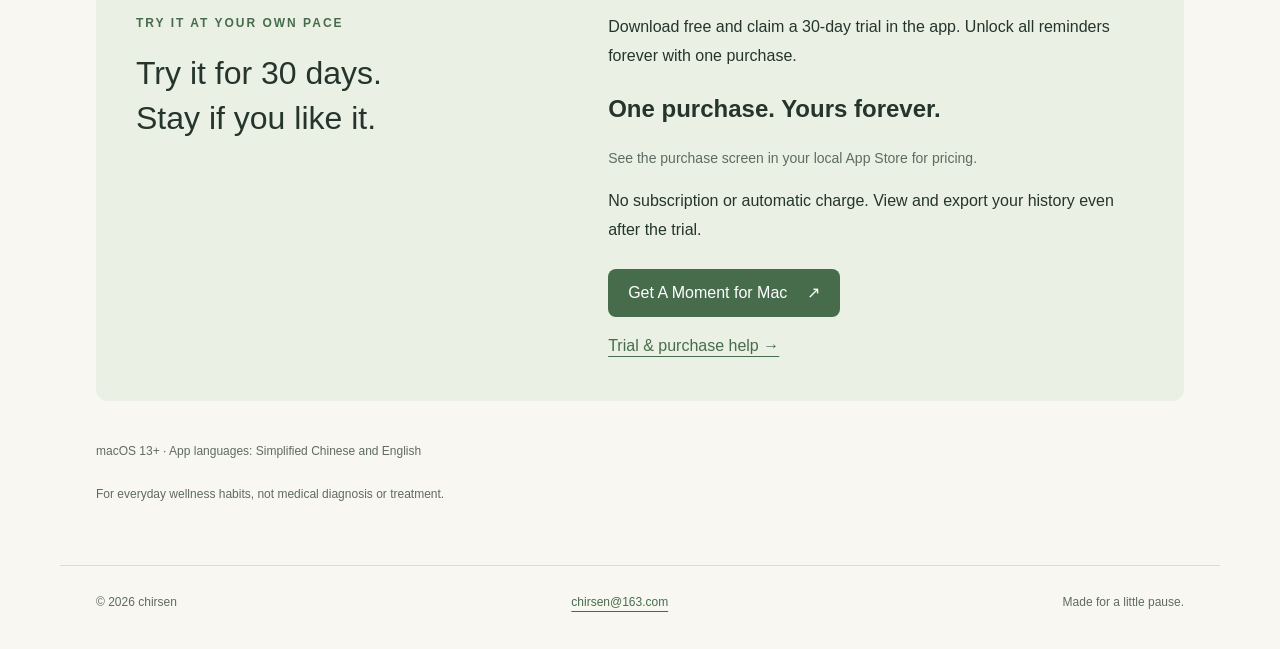
==== commit 404d8d9c: "Document upcoming 1.1.0 reminders and multi-display fixes Add bilingual pending-release features and" ====
--- a/index.html
+++ b/index.html
@@ -3,7 +3,7 @@
 <title>休息与喝水提醒 · 片刻 A Moment</title>
 <meta name="title-zh" content="休息与喝水提醒 · 片刻 A Moment"><meta name="title-en" content="Rest &amp; Hydrate · A Moment">
 <meta name="description" content="片刻 A Moment — Mac 休息与喝水提醒。Break and water reminders for your Mac. Support and privacy policy.">
-<link rel="icon" href="icon.png"><link rel="stylesheet" href="style.css?v=20261115"><script src="language.js?v=20261115"></script></head>
+<link rel="icon" href="icon.png"><link rel="stylesheet" href="style.css?v=20261116"><script src="language.js?v=20261115"></script></head>
 <body><a class="skip" href="#main"><span data-copy="zh" lang="zh-Hans">跳至内容</span><span data-copy="en" lang="en">Skip to content</span></a>
 <header><a class="brand" href="index.html"><img src="icon.png" alt="" width="44" height="44"><span><span data-copy="zh" lang="zh-Hans">片刻 <small>A Moment</small></span><span data-copy="en" lang="en">A Moment <small>片刻</small></span></span></a>
 <div class="header-links"><nav aria-label="主导航 / Navigation"><a href="support.html"><span data-copy="zh" lang="zh-Hans">支持</span><span data-copy="en" lang="en">Support</span></a><a href="privacy.html"><span data-copy="zh" lang="zh-Hans">隐私</span><span data-copy="en" lang="en">Privacy</span></a><a class="download-link" data-app-store href="https://apps.apple.com/cn/app/id6830665862?mt=12"><span data-copy="zh" lang="zh-Hans">下载</span><span data-copy="en" lang="en">Download</span></a></nav><nav class="language-picker" aria-label="语言 / Language"><a href="?lang=zh" data-language="zh" lang="zh-Hans">简体中文</a><a href="?lang=en" data-language="en" lang="en">English</a></nav><label class="store-picker"><span data-copy="zh" lang="zh-Hans">App Store 地区</span><span data-copy="en" lang="en">App Store region</span><select id="store-region" aria-describedby="store-region-help">
@@ -16,6 +16,14 @@
 <section class="details" aria-label="功能 / Features"><article><p class="number">01 / REST</p><h2><span data-copy="zh" lang="zh-Hans">停一停，远眺一下。</span><span data-copy="en" lang="en">Step away. Look further.</span></h2><p><span data-copy="zh" lang="zh-Hans">按电脑活跃时间提醒休息。半透明的休息界面，随时可以跳过。</span><span data-copy="en" lang="en">Break reminders that follow your active screen time. Always free to skip.</span></p></article>
 <article><p class="number">02 / HYDRATE</p><h2><span data-copy="zh" lang="zh-Hans">记得喝口水。</span><span data-copy="en" lang="en">One sip. A small reset.</span></h2><p><span data-copy="zh" lang="zh-Hans">按自己的节奏设置间隔。离开电脑时保持安静，回来不补弹。</span><span data-copy="en" lang="en">Set your own water rhythm. Stay quiet while away, without a backlog of popups.</span></p></article>
 <article><p class="number">03 / NOTICE</p><h2><span data-copy="zh" lang="zh-Hans">看见小小的坚持。</span><span data-copy="en" lang="en">Make small wins a habit.</span></h2><p><span data-copy="zh" lang="zh-Hans">习惯日历留住每一次完成。记录保存在 Mac，随时导出备份。</span><span data-copy="en" lang="en">A habit calendar for small wins. Your records stay on your Mac, ready to export.</span></p></article></section>
+<section class="release-update" aria-label="版本更新 / Version update"><p class="eyebrow"><span data-copy="zh" lang="zh-Hans">1.1.0 · 待发布</span><span data-copy="en" lang="en">1.1.0 · Coming soon</span></p>
+<h2><span data-copy="zh" lang="zh-Hans">提醒更温和，多屏更从容。</span><span data-copy="en" lang="en">Gentler reminders. Ready for every screen.</span></h2>
+<p><span data-copy="zh" lang="zh-Hans">以下更新尚未上架，当前商店下载仍为 1.0.0。</span><span data-copy="en" lang="en">These updates are not available yet. The current App Store download is version 1.0.0.</span></p>
+<ul><li><span data-copy="zh" lang="zh-Hans">休息前先出现不抢焦点的小卡片。关闭表示知道了，跳过取消本轮，也可立即休息。</span><span data-copy="en" lang="en">A small card gives you time to wrap up without taking keyboard focus. Dismiss the card, skip this break, or rest now.</span></li>
+<li><span data-copy="zh" lang="zh-Hans">休息默认 5 分钟，可设为 1–30 分钟。提前小卡片按提醒配置：走动远眺默认开，喝水和自定义默认关。</span><span data-copy="en" lang="en">Breaks default to 5 minutes, adjustable from 1 to 30. Advance cards are configurable for each reminder: on for breaks, off for water and custom reminders by default.</span></li>
+<li><span data-copy="zh" lang="zh-Hans">外接屏幕时，休息界面按各屏尺寸适配，每块屏幕都能跳过；按 Esc 也能结束本轮休息。</span><span data-copy="en" lang="en">Break windows fit each connected display, with Skip on every screen. Press Esc to end the current break.</span></li>
+<li><span data-copy="zh" lang="zh-Hans">更清晰的单色菜单栏图标；喝水动画在窗口被遮挡或收起后停止，降低 CPU 占用。喝水提示继续等待你手动回应。</span><span data-copy="en" lang="en">A clearer monochrome menu bar icon. Water animation stops when covered or hidden to reduce CPU use. Water prompts still wait for your response.</span></li></ul>
+<a href="support.html"><span data-copy="zh" lang="zh-Hans">查看更新使用说明 →</span><span data-copy="en" lang="en">Read the update guide →</span></a></section>
 <section class="pricing"><div><p class="eyebrow">TRY IT AT YOUR OWN PACE</p><h2><span data-copy="zh" lang="zh-Hans">先体验 30 天，<br>喜欢再留下。</span><span data-copy="en" lang="en">Try it for 30 days.<br>Stay if you like it.</span></h2></div><div><p><span data-copy="zh" lang="zh-Hans">免费下载，在应用内领取 30 天完整试用。到期后，一次购买即可永久解锁全部提醒。</span><span data-copy="en" lang="en">Download free and claim a 30-day trial in the app. Unlock all reminders forever with one purchase.</span></p><p class="price"><span data-copy="zh" lang="zh-Hans">一次购买，永久解锁</span><span data-copy="en" lang="en">One purchase. Yours forever.</span></p><p class="local-price"><span data-copy="zh" lang="zh-Hans">价格以你所在地区 App Store 的购买页面为准。</span><span data-copy="en" lang="en">See the purchase screen in your local App Store for pricing.</span></p><p><span data-copy="zh" lang="zh-Hans">不订阅，不自动扣款。试用结束后仍可查看和导出历史。</span><span data-copy="en" lang="en">No subscription or automatic charge. View and export your history even after the trial.</span></p><div class="actions"><a class="button" data-app-store href="https://apps.apple.com/cn/app/id6830665862?mt=12"><span class="button-copy"><span data-copy="zh" lang="zh-Hans">下载片刻，开始体验</span><span data-copy="en" lang="en">Get A Moment for Mac</span></span><span aria-hidden="true">↗</span></a><a href="support.html"><span data-copy="zh" lang="zh-Hans">试用与购买帮助 →</span><span data-copy="en" lang="en">Trial &amp; purchase help →</span></a></div></div></section>
 <p class="note"><span data-copy="zh" lang="zh-Hans">macOS 13+ · App 支持简体中文和英语</span><span data-copy="en" lang="en">macOS 13+ · App languages: Simplified Chinese and English</span><br><span data-copy="zh" lang="zh-Hans">用于日常健康习惯提醒，不提供医学诊断或治疗建议。</span><span data-copy="en" lang="en">For everyday wellness habits, not medical diagnosis or treatment.</span></p></main>
 <footer><span>© 2026 chirsen</span><a href="mailto:chirsen@163.com">chirsen@163.com</a><span>Made for a little pause.</span></footer>
--- a/style.css
+++ b/style.css
@@ -6,3 +6,5 @@
 @media(max-width:720px){.header-links{justify-content:flex-start;gap:12px 20px}.language-picker{padding-left:0;border-left:0}.button-copy{overflow-wrap:anywhere}}
 @media(prefers-reduced-motion:reduce){html{scroll-behavior:auto}}
 .store-picker{display:flex;flex-direction:column;gap:2px;font-size:12px;color:var(--muted);max-width:100%;padding:12px 0}.store-picker select{font:inherit;font-size:14px;color:var(--ink);background:var(--paper);border:1px solid var(--line);border-radius:6px;padding:6px 8px;max-width:100%}.store-picker select:focus-visible{outline:3px solid #94ad71;outline-offset:2px}.store-picker small{font-size:11px}
+
+.release-update{margin:40px 0 64px;padding:28px 32px;border:1px solid var(--line);border-radius:18px;background:#eef1e7}.release-update h2{font-size:clamp(25px,4vw,36px);line-height:1.35;margin:8px 0 16px}.release-update>p:not(.eyebrow){color:var(--muted)}.release-update li{margin:10px 0}.release-update ul{padding-left:22px}@media(max-width:600px){.release-update{padding:22px 20px}}
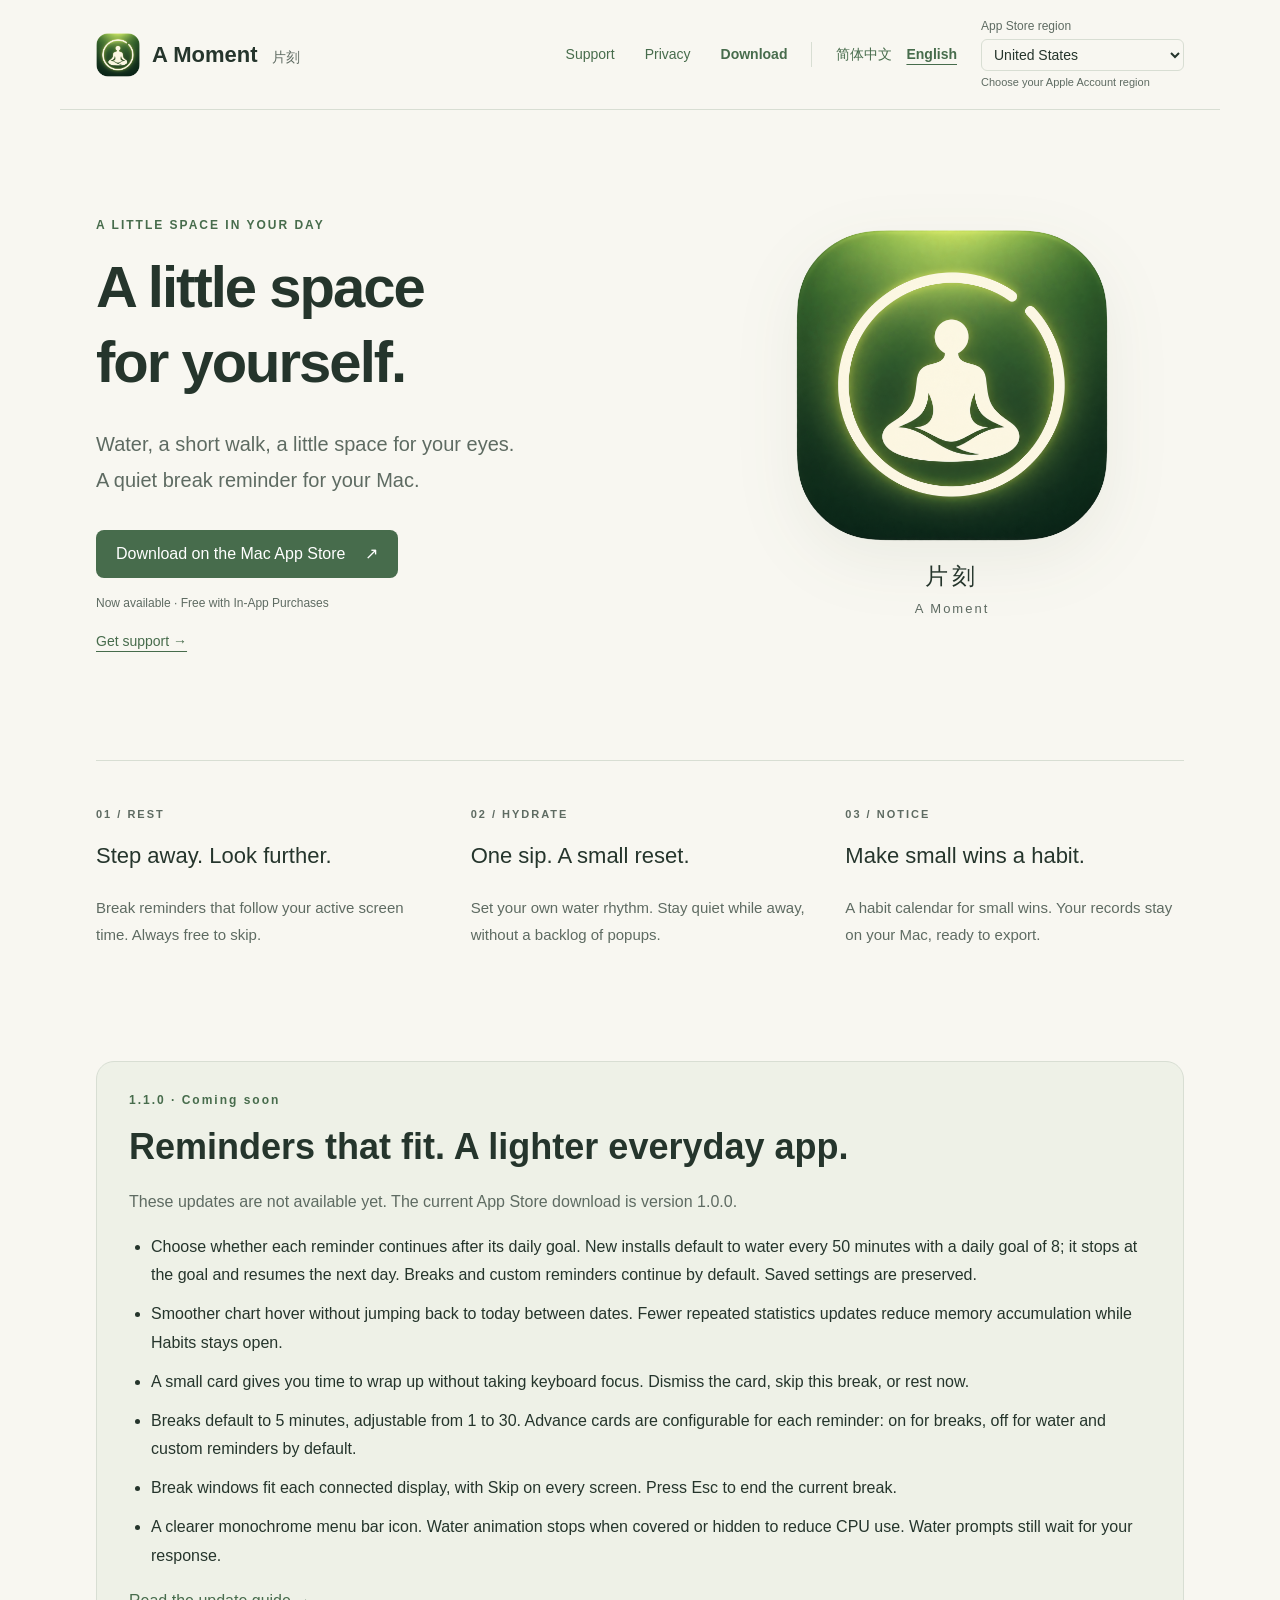
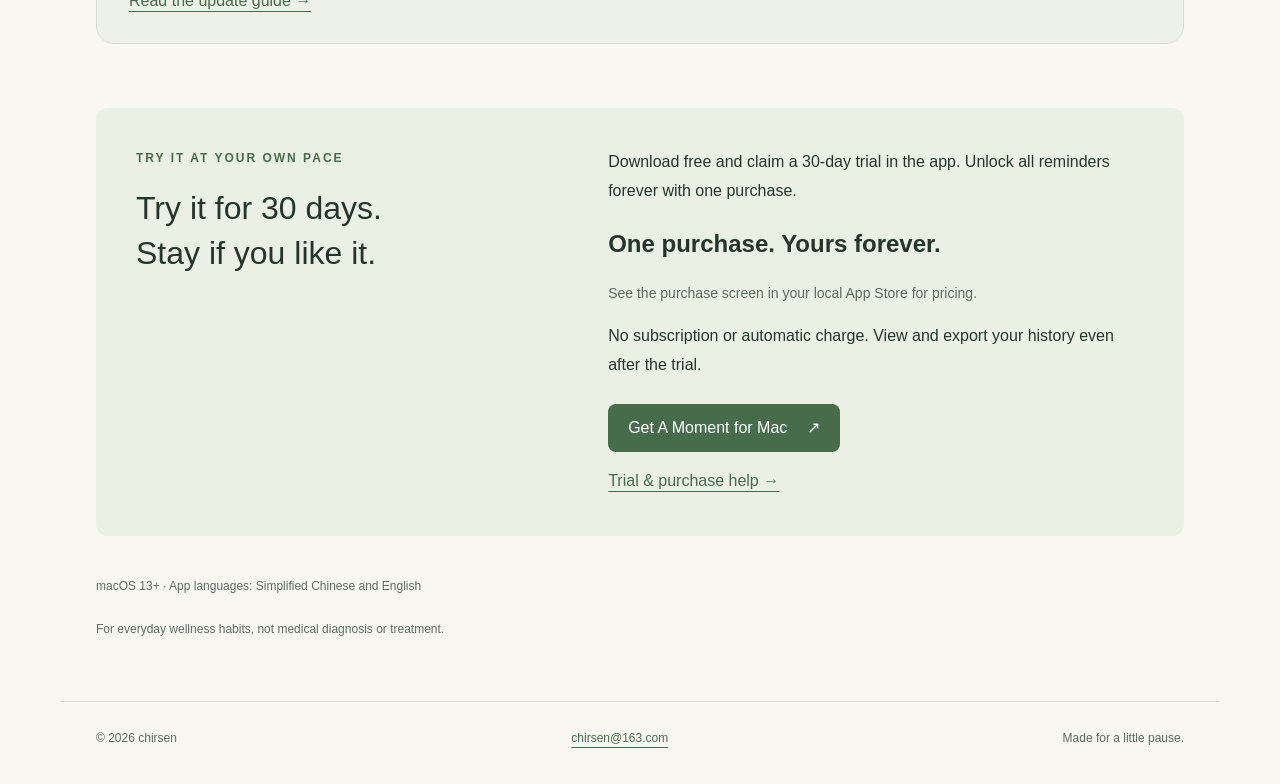
==== commit b9f78e24: "Document daily goals, chart interaction and memory improvements" ====
--- a/index.html
+++ b/index.html
@@ -17,9 +17,11 @@
 <article><p class="number">02 / HYDRATE</p><h2><span data-copy="zh" lang="zh-Hans">记得喝口水。</span><span data-copy="en" lang="en">One sip. A small reset.</span></h2><p><span data-copy="zh" lang="zh-Hans">按自己的节奏设置间隔。离开电脑时保持安静，回来不补弹。</span><span data-copy="en" lang="en">Set your own water rhythm. Stay quiet while away, without a backlog of popups.</span></p></article>
 <article><p class="number">03 / NOTICE</p><h2><span data-copy="zh" lang="zh-Hans">看见小小的坚持。</span><span data-copy="en" lang="en">Make small wins a habit.</span></h2><p><span data-copy="zh" lang="zh-Hans">习惯日历留住每一次完成。记录保存在 Mac，随时导出备份。</span><span data-copy="en" lang="en">A habit calendar for small wins. Your records stay on your Mac, ready to export.</span></p></article></section>
 <section class="release-update" aria-label="版本更新 / Version update"><p class="eyebrow"><span data-copy="zh" lang="zh-Hans">1.1.0 · 待发布</span><span data-copy="en" lang="en">1.1.0 · Coming soon</span></p>
-<h2><span data-copy="zh" lang="zh-Hans">提醒更温和，多屏更从容。</span><span data-copy="en" lang="en">Gentler reminders. Ready for every screen.</span></h2>
+<h2><span data-copy="zh" lang="zh-Hans">提醒更合适，使用更轻量。</span><span data-copy="en" lang="en">Reminders that fit. A lighter everyday app.</span></h2>
 <p><span data-copy="zh" lang="zh-Hans">以下更新尚未上架，当前商店下载仍为 1.0.0。</span><span data-copy="en" lang="en">These updates are not available yet. The current App Store download is version 1.0.0.</span></p>
-<ul><li><span data-copy="zh" lang="zh-Hans">休息前先出现不抢焦点的小卡片。关闭表示知道了，跳过取消本轮，也可立即休息。</span><span data-copy="en" lang="en">A small card gives you time to wrap up without taking keyboard focus. Dismiss the card, skip this break, or rest now.</span></li>
+<ul><li><span data-copy="zh" lang="zh-Hans">每条提醒可设置达标后是否继续。新安装时喝水默认每 50 分钟提醒、每日目标 8 次，达标后当天停止，次日恢复；休息与自定义默认继续。已有设置保留。</span><span data-copy="en" lang="en">Choose whether each reminder continues after its daily goal. New installs default to water every 50 minutes with a daily goal of 8; it stops at the goal and resumes the next day. Breaks and custom reminders continue by default. Saved settings are preserved.</span></li>
+<li><span data-copy="zh" lang="zh-Hans">图表横向悬停更连贯，日期之间不再闪回今天；减少统计页重复刷新与长时间打开时的内存累积。</span><span data-copy="en" lang="en">Smoother chart hover without jumping back to today between dates. Fewer repeated statistics updates reduce memory accumulation while Habits stays open.</span></li>
+<li><span data-copy="zh" lang="zh-Hans">休息前先出现不抢焦点的小卡片。关闭表示知道了，跳过取消本轮，也可立即休息。</span><span data-copy="en" lang="en">A small card gives you time to wrap up without taking keyboard focus. Dismiss the card, skip this break, or rest now.</span></li>
 <li><span data-copy="zh" lang="zh-Hans">休息默认 5 分钟，可设为 1–30 分钟。提前小卡片按提醒配置：走动远眺默认开，喝水和自定义默认关。</span><span data-copy="en" lang="en">Breaks default to 5 minutes, adjustable from 1 to 30. Advance cards are configurable for each reminder: on for breaks, off for water and custom reminders by default.</span></li>
 <li><span data-copy="zh" lang="zh-Hans">外接屏幕时，休息界面按各屏尺寸适配，每块屏幕都能跳过；按 Esc 也能结束本轮休息。</span><span data-copy="en" lang="en">Break windows fit each connected display, with Skip on every screen. Press Esc to end the current break.</span></li>
 <li><span data-copy="zh" lang="zh-Hans">更清晰的单色菜单栏图标；喝水动画在窗口被遮挡或收起后停止，降低 CPU 占用。喝水提示继续等待你手动回应。</span><span data-copy="en" lang="en">A clearer monochrome menu bar icon. Water animation stops when covered or hidden to reduce CPU use. Water prompts still wait for your response.</span></li></ul>
